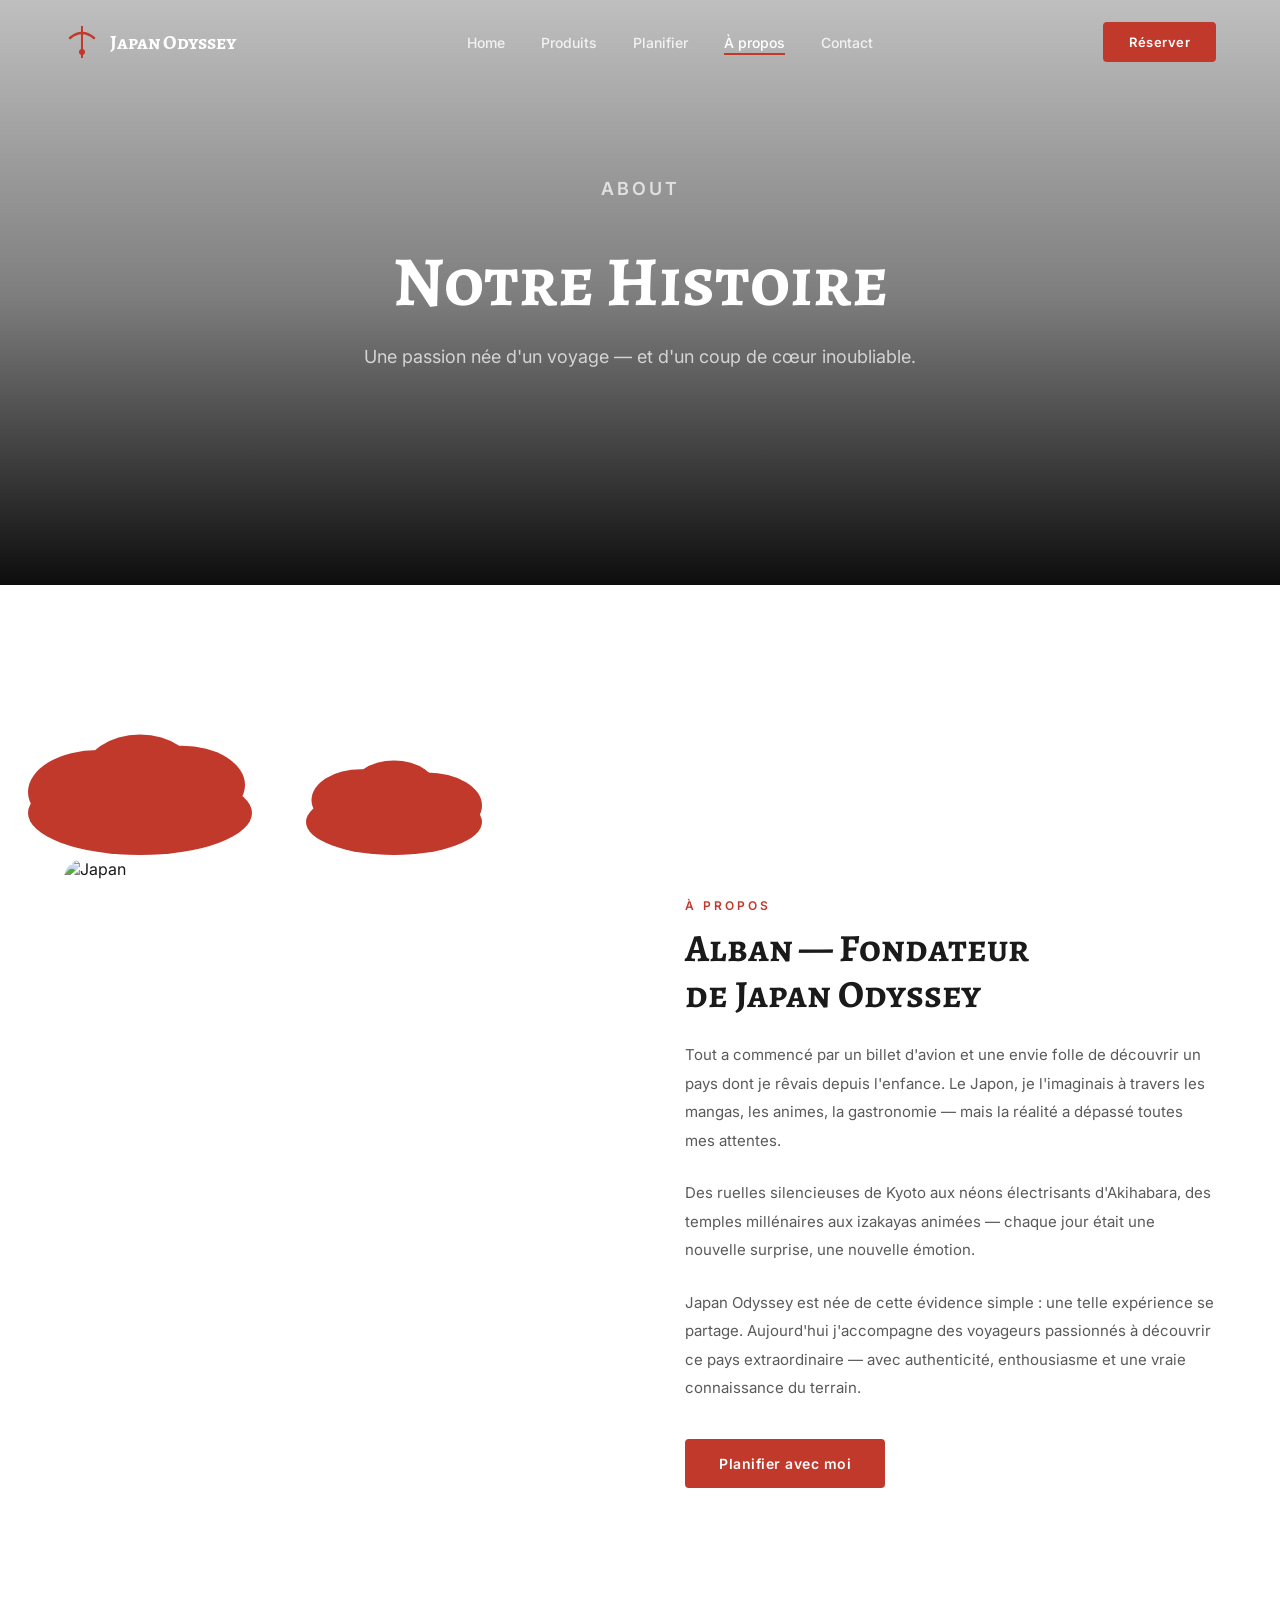
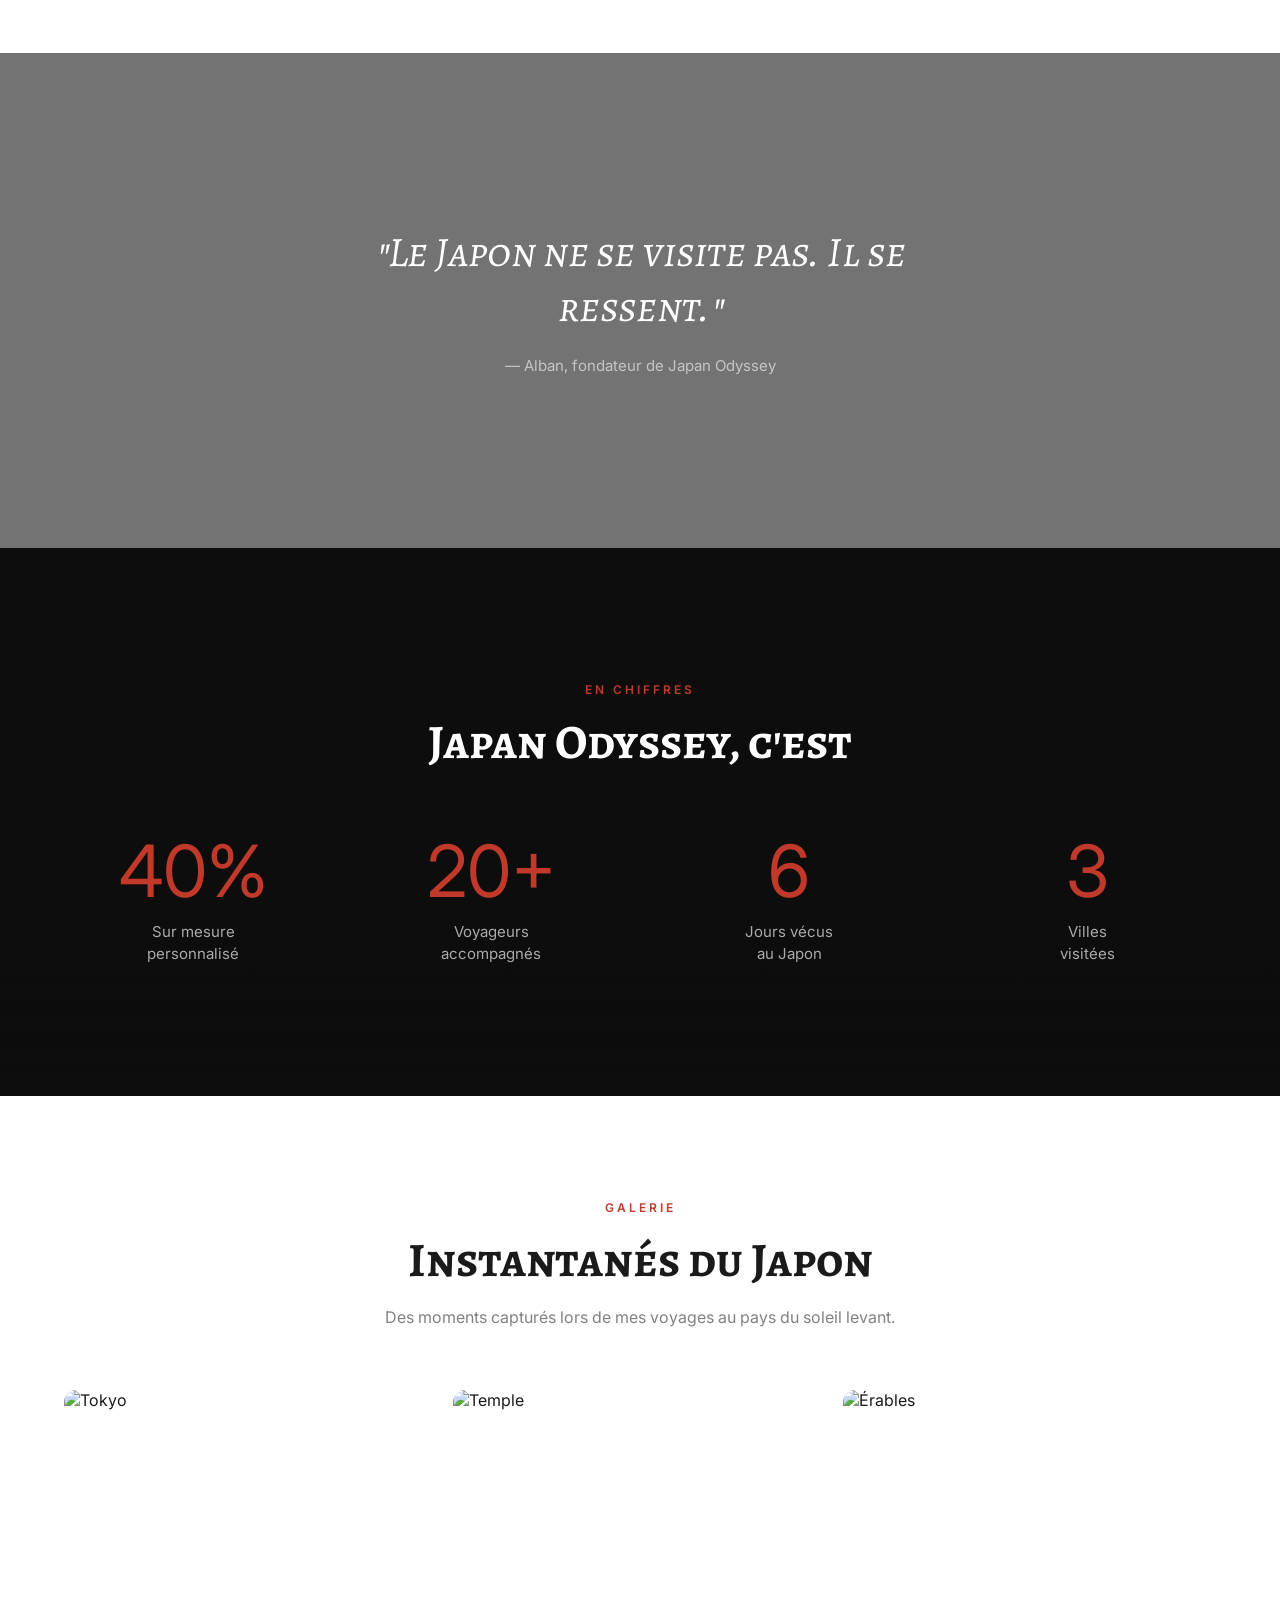
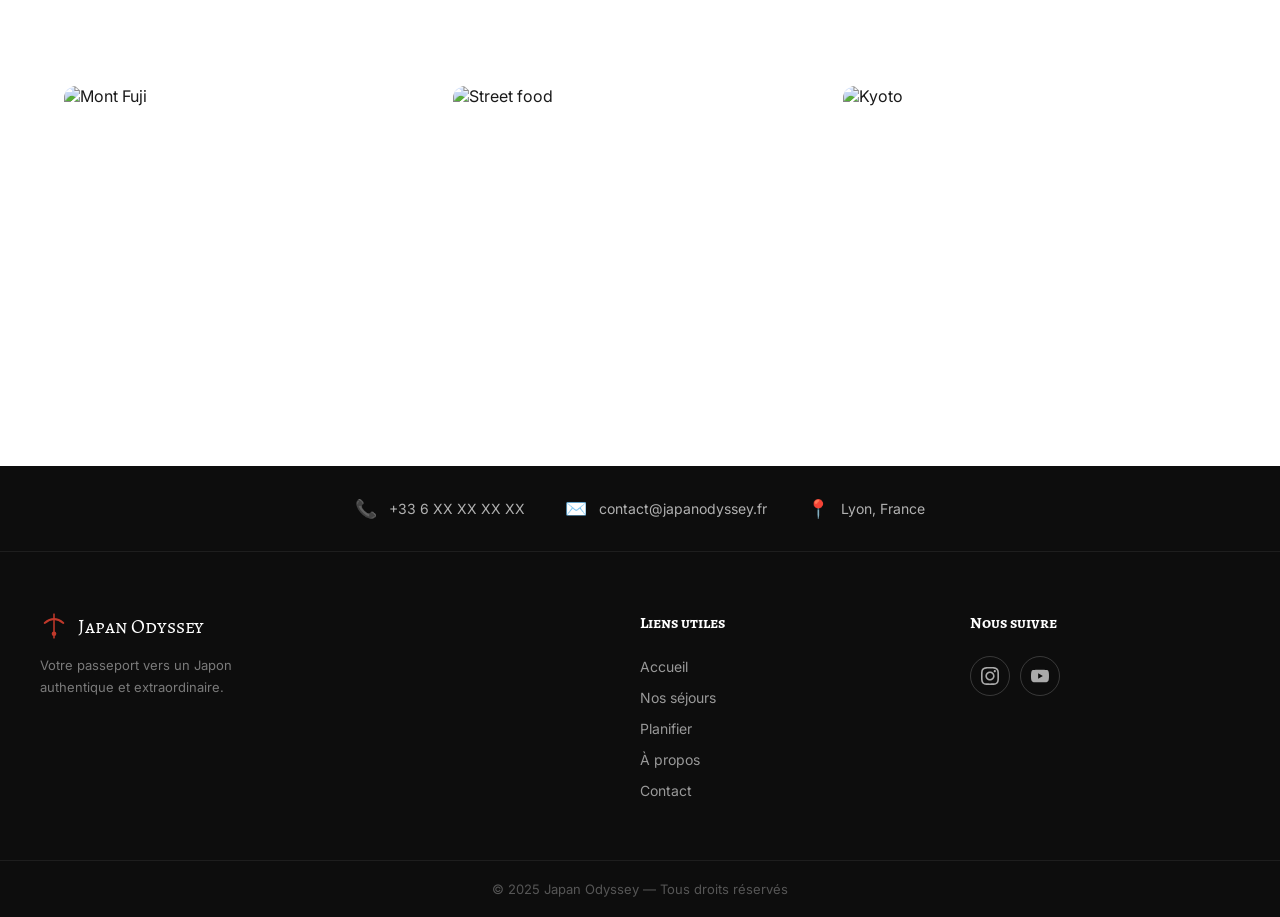
==== about.html @ 607345c3 "Add complete Japan Odyssey website — 5 pages with full brand system - index.html: hero, destinations" ====
<!DOCTYPE html>
<html lang="fr">
<head>
  <meta charset="UTF-8" />
  <meta name="viewport" content="width=device-width, initial-scale=1.0" />
  <title>Notre Histoire — Japan Odyssey</title>
  <link rel="stylesheet" href="css/style.css" />
  <link rel="stylesheet" href="css/animations.css" />
</head>
<body>

<!-- ── NAVBAR ── -->
<nav class="navbar" id="navbar">
  <div class="container navbar-inner">
    <a class="navbar-logo" href="index.html">
      <svg width="36" height="36" viewBox="0 0 36 36" fill="none">
        <rect x="17" y="2" width="2" height="32" fill="#C0392B"/>
        <path d="M6 14 Q18 4 30 14" stroke="#C0392B" stroke-width="2.5" fill="none" stroke-linecap="round"/>
        <circle cx="18" cy="28" r="3" fill="#C0392B"/>
      </svg>
      Japan Odyssey
    </a>
    <ul class="navbar-menu">
      <li><a href="index.html">Home</a></li>
      <li><a href="produits.html">Produits</a></li>
      <li><a href="planifier.html">Planifier</a></li>
      <li><a href="about.html">À propos</a></li>
      <li><a href="contact.html">Contact</a></li>
    </ul>
    <div class="navbar-cta"><a href="contact.html" class="btn btn-red">Réserver</a></div>
    <button class="hamburger" id="hamburger"><span></span><span></span><span></span></button>
  </div>
</nav>
<div class="mobile-menu" id="mobileMenu">
  <a href="index.html">Home</a><a href="produits.html">Produits</a>
  <a href="planifier.html">Planifier</a><a href="about.html">À propos</a>
  <a href="contact.html">Contact</a><a href="contact.html" class="btn btn-red">Réserver</a>
</div>

<!-- ── HERO ── -->
<section class="hero hero-small">
  <div class="hero-bg" style="background-image:url('https://images.unsplash.com/photo-1478436127897-769e1b3f0f36?w=1920&auto=format&fit=crop')"></div>
  <div class="hero-overlay"></div>
  <div class="container">
    <div class="hero-content fade-up">
      <p class="section-label" style="color:rgba(255,255,255,0.7)">About</p>
      <h1>Notre Histoire</h1>
      <p>Une passion née d'un voyage — et d'un coup de cœur inoubliable.</p>
    </div>
  </div>
</section>

<!-- ── MON HISTOIRE ── -->
<section class="histoire-about">
  <!-- Red cloud decorations -->
  <svg class="cloud-deco" style="top:60px;right:-40px;width:280px;" viewBox="0 0 200 100" fill="none">
    <ellipse cx="100" cy="70" rx="80" ry="30" fill="#C0392B"/>
    <ellipse cx="70" cy="55" rx="50" ry="30" fill="#C0392B"/>
    <ellipse cx="130" cy="50" rx="45" ry="28" fill="#C0392B"/>
    <ellipse cx="100" cy="42" rx="40" ry="28" fill="#C0392B"/>
  </svg>
  <svg class="cloud-deco" style="bottom:80px;left:-60px;width:220px;transform:scaleX(-1);" viewBox="0 0 200 100" fill="none">
    <ellipse cx="100" cy="70" rx="80" ry="30" fill="#C0392B"/>
    <ellipse cx="70" cy="55" rx="50" ry="30" fill="#C0392B"/>
    <ellipse cx="130" cy="50" rx="45" ry="28" fill="#C0392B"/>
    <ellipse cx="100" cy="42" rx="40" ry="28" fill="#C0392B"/>
  </svg>

  <div class="container">
    <div class="histoire-grid">

      <div class="fade-up">
        <img src="https://images.unsplash.com/photo-1528360983277-13d401cdc186?w=700&auto=format&fit=crop" alt="Japan" style="border-radius:20px;width:100%;aspect-ratio:4/5;object-fit:cover;" loading="lazy"/>
      </div>

      <div class="fade-up delay-2">
        <span class="section-label">À propos</span>
        <h2 style="font-size:clamp(28px,3vw,42px);color:var(--black);margin-bottom:24px;line-height:1.2;">Alban — Fondateur<br>de Japan Odyssey</h2>
        <p style="font-size:15px;line-height:1.9;color:rgba(26,26,26,0.72);margin-bottom:24px;">
          Tout a commencé par un billet d'avion et une envie folle de découvrir un pays dont je rêvais depuis l'enfance. Le Japon, je l'imaginais à travers les mangas, les animes, la gastronomie — mais la réalité a dépassé toutes mes attentes.
        </p>
        <p style="font-size:15px;line-height:1.9;color:rgba(26,26,26,0.72);margin-bottom:24px;">
          Des ruelles silencieuses de Kyoto aux néons électrisants d'Akihabara, des temples millénaires aux izakayas animées — chaque jour était une nouvelle surprise, une nouvelle émotion.
        </p>
        <p style="font-size:15px;line-height:1.9;color:rgba(26,26,26,0.72);margin-bottom:36px;">
          Japan Odyssey est née de cette évidence simple : une telle expérience se partage. Aujourd'hui j'accompagne des voyageurs passionnés à découvrir ce pays extraordinaire — avec authenticité, enthousiasme et une vraie connaissance du terrain.
        </p>
        <a href="contact.html" class="btn btn-red">Planifier avec moi</a>
      </div>

    </div>
  </div>
</section>

<!-- ── CITATION ── -->
<section class="citation-section">
  <div class="citation-bg" style="background-image:url('https://images.unsplash.com/photo-1493976040374-85c8e12f0c0e?w=1920&auto=format&fit=crop')"></div>
  <div class="citation-overlay"></div>
  <div class="citation-content fade-in">
    <blockquote>"Le Japon ne se visite pas. Il se ressent."</blockquote>
    <p class="citation-author">— Alban, fondateur de Japan Odyssey</p>
  </div>
</section>

<!-- ── CHIFFRES CLÉS ── -->
<section class="stats-section">
  <div class="container">
    <div style="text-align:center;margin-bottom:60px;" class="fade-up">
      <p class="section-label">En chiffres</p>
      <h2 class="section-title">Japan Odyssey, c'est</h2>
    </div>
    <div class="stats-grid">
      <div class="fade-up delay-1" style="text-align:center;">
        <div class="stat-num" data-target="100" data-suffix="%">100%</div>
        <div class="stat-label">Sur mesure<br>personnalisé</div>
      </div>
      <div class="fade-up delay-2" style="text-align:center;">
        <div class="stat-num" data-target="50" data-suffix="+">50+</div>
        <div class="stat-label">Voyageurs<br>accompagnés</div>
      </div>
      <div class="fade-up delay-3" style="text-align:center;">
        <div class="stat-num" data-target="15">15</div>
        <div class="stat-label">Jours vécus<br>au Japon</div>
      </div>
      <div class="fade-up delay-4" style="text-align:center;">
        <div class="stat-num" data-target="8">8</div>
        <div class="stat-label">Villes<br>visitées</div>
      </div>
    </div>
  </div>
</section>

<!-- ── GALERIE ── -->
<section class="galerie-section">
  <div class="container">
    <div style="text-align:center;margin-bottom:60px;" class="fade-up">
      <p class="section-label">Galerie</p>
      <h2 class="section-title dark">Instantanés du Japon</h2>
      <p class="section-subtitle dark">Des moments capturés lors de mes voyages au pays du soleil levant.</p>
    </div>
    <div class="galerie-grid">
      <div class="galerie-item fade-up delay-1">
        <img src="https://images.unsplash.com/photo-1540959733332-eab4deabeeaf?w=600&auto=format&fit=crop" alt="Tokyo" loading="lazy"/>
      </div>
      <div class="galerie-item fade-up delay-2">
        <img src="https://images.unsplash.com/photo-1478436127897-769e1b3f0f36?w=600&auto=format&fit=crop" alt="Temple" loading="lazy"/>
      </div>
      <div class="galerie-item fade-up delay-3">
        <img src="https://images.unsplash.com/photo-1580060839134-75a5edca2e99?w=600&auto=format&fit=crop" alt="Érables" loading="lazy"/>
      </div>
      <div class="galerie-item fade-up delay-1">
        <img src="https://images.unsplash.com/photo-1490806843957-31f4c9a91c65?w=600&auto=format&fit=crop" alt="Mont Fuji" loading="lazy"/>
      </div>
      <div class="galerie-item fade-up delay-2">
        <img src="https://images.unsplash.com/photo-1569050467447-ce54b3bbc37d?w=600&auto=format&fit=crop" alt="Street food" loading="lazy"/>
      </div>
      <div class="galerie-item fade-up delay-3">
        <img src="https://images.unsplash.com/photo-1528360983277-13d401cdc186?w=600&auto=format&fit=crop" alt="Kyoto" loading="lazy"/>
      </div>
    </div>
  </div>
</section>

<!-- ── FOOTER ── -->
<footer class="footer">
  <div class="footer-top">
    <div class="container footer-top-inner">
      <div class="footer-info-item"><span class="fi-icon">📞</span><span>+33 6 XX XX XX XX</span></div>
      <div class="footer-info-item"><span class="fi-icon">✉️</span><span>contact@japanodyssey.fr</span></div>
      <div class="footer-info-item"><span class="fi-icon">📍</span><span>Lyon, France</span></div>
    </div>
  </div>
  <div class="container footer-main">
    <div class="footer-col">
      <div class="footer-logo-wrap">
        <svg width="28" height="28" viewBox="0 0 36 36" fill="none"><rect x="17" y="2" width="2" height="32" fill="#C0392B"/><path d="M6 14 Q18 4 30 14" stroke="#C0392B" stroke-width="2.5" fill="none" stroke-linecap="round"/><circle cx="18" cy="28" r="3" fill="#C0392B"/></svg>
        <span class="footer-logo-text">Japan Odyssey</span>
      </div>
      <p class="footer-tagline">Votre passeport vers un Japon authentique et extraordinaire.</p>
    </div>
    <div class="footer-col">
      <h4>Liens utiles</h4>
      <ul class="footer-links">
        <li><a href="index.html">Accueil</a></li>
        <li><a href="produits.html">Nos séjours</a></li>
        <li><a href="planifier.html">Planifier</a></li>
        <li><a href="about.html">À propos</a></li>
        <li><a href="contact.html">Contact</a></li>
      </ul>
    </div>
    <div class="footer-col">
      <h4>Nous suivre</h4>
      <div class="footer-social">
        <a class="social-link" href="#" aria-label="Instagram"><svg width="18" height="18" viewBox="0 0 24 24" fill="currentColor"><path d="M12 2.163c3.204 0 3.584.012 4.85.07 3.252.148 4.771 1.691 4.919 4.919.058 1.265.069 1.645.069 4.849 0 3.205-.012 3.584-.069 4.849-.149 3.225-1.664 4.771-4.919 4.919-1.266.058-1.644.07-4.85.07-3.204 0-3.584-.012-4.849-.07-3.26-.149-4.771-1.699-4.919-4.92-.058-1.265-.07-1.644-.07-4.849 0-3.204.013-3.583.07-4.849.149-3.227 1.664-4.771 4.919-4.919 1.266-.057 1.645-.069 4.849-.069zm0-2.163c-3.259 0-3.667.014-4.947.072-4.358.2-6.78 2.618-6.98 6.98-.059 1.281-.073 1.689-.073 4.948 0 3.259.014 3.668.072 4.948.2 4.358 2.618 6.78 6.98 6.98 1.281.058 1.689.072 4.948.072 3.259 0 3.668-.014 4.948-.072 4.354-.2 6.782-2.618 6.979-6.98.059-1.28.073-1.689.073-4.948 0-3.259-.014-3.667-.072-4.947-.196-4.354-2.617-6.78-6.979-6.98-1.281-.059-1.69-.073-4.949-.073zm0 5.838c-3.403 0-6.162 2.759-6.162 6.162s2.759 6.163 6.162 6.163 6.162-2.759 6.162-6.163c0-3.403-2.759-6.162-6.162-6.162zm0 10.162c-2.209 0-4-1.79-4-4 0-2.209 1.791-4 4-4s4 1.791 4 4c0 2.21-1.791 4-4 4zm6.406-11.845c-.796 0-1.441.645-1.441 1.44s.645 1.44 1.441 1.44c.795 0 1.439-.645 1.439-1.44s-.644-1.44-1.439-1.44z"/></svg></a>
        <a class="social-link" href="#" aria-label="YouTube"><svg width="18" height="18" viewBox="0 0 24 24" fill="currentColor"><path d="M23.498 6.186a3.016 3.016 0 0 0-2.122-2.136C19.505 3.545 12 3.545 12 3.545s-7.505 0-9.377.505A3.017 3.017 0 0 0 .502 6.186C0 8.07 0 12 0 12s0 3.93.502 5.814a3.016 3.016 0 0 0 2.122 2.136c1.871.505 9.376.505 9.376.505s7.505 0 9.377-.505a3.015 3.015 0 0 0 2.122-2.136C24 15.93 24 12 24 12s0-3.93-.502-5.814zM9.545 15.568V8.432L15.818 12l-6.273 3.568z"/></svg></a>
      </div>
    </div>
  </div>
  <div class="footer-bottom"><div class="container">© 2025 Japan Odyssey — Tous droits réservés</div></div>
</footer>

<script src="js/main.js"></script>
</body>
</html>
---- css/style.css ----
/* ========================================
   JAPAN ODYSSEY — Global Styles
   ======================================== */

@import url('https://fonts.googleapis.com/css2?family=Alegreya+SC:ital,wght@0,400;0,700;1,400;1,700&family=Inter:wght@300;400;500;600&display=swap');

*, *::before, *::after { box-sizing: border-box; margin: 0; padding: 0; }

:root {
  --white: #FFFFFF;
  --black: #1A1A1A;
  --red: #C0392B;
  --dark: #0D0D0D;
  --font-title: 'Alegreya SC', serif;
  --font-body: 'Inter', sans-serif;
  --radius: 20px;
  --transition: 0.3s ease;
}

html { scroll-behavior: smooth; }
body { font-family: var(--font-body); color: var(--black); background: var(--white); overflow-x: hidden; }
img { max-width: 100%; display: block; }
a { text-decoration: none; color: inherit; }
ul { list-style: none; }

h1, h2, h3 { font-family: var(--font-title); }

.section-label {
  display: inline-block;
  font-family: var(--font-body);
  font-size: 12px;
  font-weight: 600;
  letter-spacing: 3px;
  text-transform: uppercase;
  color: var(--red);
  margin-bottom: 12px;
}

/* ── Buttons ── */
.btn {
  display: inline-block;
  padding: 14px 32px;
  border-radius: 4px;
  font-family: var(--font-body);
  font-size: 14px;
  font-weight: 600;
  letter-spacing: 0.5px;
  cursor: pointer;
  transition: var(--transition);
  border: 2px solid transparent;
}
.btn-red { background: var(--red); color: var(--white); border-color: var(--red); }
.btn-red:hover { background: #a93226; border-color: #a93226; transform: translateY(-2px); }
.btn-outline-white { background: transparent; color: var(--white); border-color: var(--white); }
.btn-outline-white:hover { background: var(--white); color: var(--black); }
.btn-outline-red { background: transparent; color: var(--red); border-color: var(--red); }
.btn-outline-red:hover { background: var(--red); color: var(--white); }
.btn-white { background: var(--white); color: var(--black); border-color: var(--white); }
.btn-white:hover { background: transparent; color: var(--white); }

.container { max-width: 1200px; margin: 0 auto; padding: 0 24px; }
.section-pad { padding: 100px 0; }

/* ── Section transition gradients ── */
.grad-top::before {
  content: '';
  display: block;
  height: 140px;
  background: linear-gradient(to bottom, var(--dark), transparent);
  position: absolute;
  top: 0; left: 0; right: 0;
  pointer-events: none;
  z-index: 2;
}
.grad-bottom::after {
  content: '';
  display: block;
  height: 140px;
  background: linear-gradient(to top, var(--dark), transparent);
  position: absolute;
  bottom: 0; left: 0; right: 0;
  pointer-events: none;
  z-index: 2;
}

/* ==============================
   NAVBAR
   ============================== */
.navbar {
  position: fixed;
  top: 0; left: 0; right: 0;
  z-index: 1000;
  padding: 22px 0;
  transition: var(--transition);
}
.navbar.scrolled {
  background: rgba(13,13,13,0.88);
  backdrop-filter: blur(20px);
  -webkit-backdrop-filter: blur(20px);
  padding: 14px 0;
  border-bottom: 1px solid rgba(255,255,255,0.07);
}
.navbar-inner { display: flex; align-items: center; justify-content: space-between; }
.navbar-logo {
  display: flex;
  align-items: center;
  gap: 10px;
  color: var(--white);
  font-family: var(--font-title);
  font-size: 20px;
  font-weight: 700;
  flex-shrink: 0;
}
.navbar-menu { display: flex; gap: 36px; align-items: center; }
.navbar-menu a {
  color: rgba(255,255,255,0.82);
  font-size: 14px;
  font-weight: 500;
  transition: var(--transition);
  position: relative;
}
.navbar-menu a::after {
  content: '';
  position: absolute;
  bottom: -4px; left: 0;
  width: 0; height: 2px;
  background: var(--red);
  transition: var(--transition);
}
.navbar-menu a:hover, .navbar-menu a.active { color: var(--white); }
.navbar-menu a:hover::after, .navbar-menu a.active::after { width: 100%; }
.navbar-cta { flex-shrink: 0; }
.navbar-cta .btn { padding: 10px 24px; font-size: 13px; }

.hamburger { display: none; flex-direction: column; gap: 5px; cursor: pointer; padding: 4px; background: none; border: none; }
.hamburger span { display: block; width: 24px; height: 2px; background: var(--white); transition: var(--transition); }
.hamburger.open span:nth-child(1) { transform: translateY(7px) rotate(45deg); }
.hamburger.open span:nth-child(2) { opacity: 0; }
.hamburger.open span:nth-child(3) { transform: translateY(-7px) rotate(-45deg); }

.mobile-menu {
  display: none;
  position: fixed;
  top: 0; left: 0; right: 0; bottom: 0;
  background: rgba(13,13,13,0.97);
  backdrop-filter: blur(20px);
  z-index: 999;
  flex-direction: column;
  align-items: center;
  justify-content: center;
  gap: 32px;
}
.mobile-menu.open { display: flex; }
.mobile-menu a { color: var(--white); font-family: var(--font-title); font-size: 28px; transition: var(--transition); }
.mobile-menu a:hover { color: var(--red); }
.mobile-menu .btn { margin-top: 12px; }

/* ==============================
   HERO
   ============================== */
.hero {
  position: relative;
  height: 100vh;
  min-height: 600px;
  display: flex;
  align-items: center;
  overflow: hidden;
}
.hero-bg {
  position: absolute;
  inset: 0;
  background-size: cover;
  background-position: center;
}
.hero-overlay {
  position: absolute;
  inset: 0;
  background: linear-gradient(to bottom, rgba(0,0,0,0.25) 0%, rgba(0,0,0,0.5) 50%, rgba(13,13,13,1) 100%);
}
.hero-content { position: relative; z-index: 2; max-width: 760px; }
.hero-content h1 { font-size: clamp(36px, 5.5vw, 72px); color: var(--white); line-height: 1.08; margin-bottom: 22px; }
.hero-content p { font-size: 18px; color: rgba(255,255,255,0.72); margin-bottom: 40px; line-height: 1.65; }

.hero-small { height: 65vh; min-height: 400px; }
.hero-small .hero-content { text-align: center; margin: 0 auto; }

/* ==============================
   DESTINATIONS
   ============================== */
.destinations-section {
  background: var(--dark);
  padding: 130px 0;
  position: relative;
  overflow: hidden;
}
.destinations-section::before {
  content: '';
  position: absolute;
  top: 0; left: 0; right: 0; height: 140px;
  background: linear-gradient(to bottom, var(--dark), transparent);
  pointer-events: none; z-index: 1;
}
.destinations-section::after {
  content: '';
  position: absolute;
  bottom: 0; left: 0; right: 0; height: 140px;
  background: linear-gradient(to top, var(--dark), transparent);
  pointer-events: none; z-index: 1;
}
.section-title { font-size: clamp(28px, 4vw, 48px); color: var(--white); margin-bottom: 12px; }
.section-title.dark { color: var(--black); }
.section-subtitle { font-size: 16px; color: rgba(255,255,255,0.55); margin-bottom: 60px; line-height: 1.6; }
.section-subtitle.dark { color: rgba(26,26,26,0.55); }

.carousel-wrapper { overflow: hidden; position: relative; }
.carousel-track { display: flex; gap: 24px; transition: transform 0.5s cubic-bezier(0.25,0.46,0.45,0.94); }
.carousel-arrows { display: flex; gap: 12px; margin-top: 40px; }
.carousel-arrow {
  width: 48px; height: 48px;
  border-radius: 50%;
  border: 2px solid rgba(255,255,255,0.25);
  background: transparent;
  color: var(--white);
  font-size: 18px;
  cursor: pointer;
  display: flex;
  align-items: center;
  justify-content: center;
  transition: var(--transition);
}
.carousel-arrow:hover { border-color: var(--red); background: var(--red); }

.dest-card {
  flex: 0 0 calc(33.333% - 16px);
  border-radius: var(--radius);
  overflow: hidden;
  position: relative;
  aspect-ratio: 3/4;
  cursor: pointer;
  transition: transform var(--transition);
}
.dest-card:hover { transform: translateY(-8px); }
.dest-card img { width: 100%; height: 100%; object-fit: cover; transition: transform 0.6s ease; }
.dest-card:hover img { transform: scale(1.06); }
.dest-card-overlay {
  position: absolute; inset: 0;
  background: linear-gradient(to top, rgba(0,0,0,0.88) 0%, rgba(0,0,0,0) 55%);
}
.dest-card-content { position: absolute; bottom: 0; left: 0; right: 0; padding: 28px; }
.dest-card-content h3 { font-size: 26px; color: var(--white); margin-bottom: 8px; }
.dest-card-content p { font-size: 13px; color: rgba(255,255,255,0.7); margin-bottom: 16px; line-height: 1.5; }
.dest-card-content a { color: var(--red); font-size: 13px; font-weight: 600; transition: var(--transition); }
.dest-card-content a:hover { color: var(--white); }

/* ==============================
   PICTOGRAMS
   ============================== */
.picto-section { position: relative; overflow: hidden; }
.picto-bg { position: absolute; inset: 0; background-size: cover; background-position: center; }
.picto-overlay { position: absolute; inset: 0; background: rgba(192,57,43,0.65); }
.picto-content { position: relative; z-index: 2; padding: 100px 0; }
.picto-grid { display: grid; grid-template-columns: repeat(4, 1fr); }
.picto-block {
  padding: 52px 28px;
  text-align: center;
  cursor: pointer;
  transition: var(--transition);
  border-right: 1px solid rgba(255,255,255,0.18);
  position: relative;
  overflow: hidden;
}
.picto-block:last-child { border-right: none; }
.picto-block::before { content: ''; position: absolute; inset: 0; background: rgba(0,0,0,0); transition: var(--transition); }
.picto-block:hover::before { background: rgba(0,0,0,0.18); }
.picto-block:hover { transform: translateY(-5px); }
.picto-icon { font-size: 52px; margin-bottom: 22px; display: block; }
.picto-block h3 { font-size: 20px; color: var(--white); margin-bottom: 12px; }
.picto-block p { font-size: 13px; color: rgba(255,255,255,0.82); line-height: 1.65; margin-bottom: 18px; }
.picto-block a { color: var(--white); font-size: 13px; font-weight: 600; border-bottom: 1px solid rgba(255,255,255,0.5); padding-bottom: 2px; transition: var(--transition); }
.picto-block a:hover { border-color: var(--white); }

/* ==============================
   NOTRE HISTOIRE
   ============================== */
.histoire-section { background: var(--white); padding: 130px 0; position: relative; overflow: hidden; }
.histoire-grid { display: grid; grid-template-columns: 1fr 1fr; gap: 90px; align-items: center; }
.histoire-left h2 { font-size: clamp(28px, 3vw, 42px); color: var(--black); margin-bottom: 22px; line-height: 1.2; }
.histoire-left p { font-size: 15px; line-height: 1.85; color: rgba(26,26,26,0.7); margin-bottom: 32px; }
.histoire-right { position: relative; }
.histoire-right img { width: 100%; border-radius: var(--radius); object-fit: cover; aspect-ratio: 4/5; }
.badge-wrapper { position: absolute; bottom: -28px; right: -28px; width: 120px; height: 120px; }
.badge-circle { width: 120px; height: 120px; position: relative; animation: rotateBadge 12s linear infinite; }
.badge-inner { position: absolute; inset: 10px; background: var(--red); border-radius: 50%; display: flex; align-items: center; justify-content: center; font-size: 24px; }
.badge-svg { position: absolute; inset: 0; width: 100%; height: 100%; }
@keyframes rotateBadge { from { transform: rotate(0deg); } to { transform: rotate(360deg); } }

.waves-deco { position: absolute; bottom: 0; left: 0; right: 0; height: 80px; opacity: 0.12; pointer-events: none; }

/* ==============================
   AVIS CLIENTS
   ============================== */
.avis-section {
  background: var(--dark);
  padding: 140px 0;
  position: relative;
  overflow: hidden;
}
.avis-section::before {
  content: '';
  position: absolute;
  top: 0; left: 0; right: 0; height: 140px;
  background: linear-gradient(to bottom, var(--dark), transparent);
  pointer-events: none; z-index: 1;
}
.avis-section::after {
  content: '';
  position: absolute;
  bottom: 0; left: 0; right: 0; height: 140px;
  background: linear-gradient(to top, var(--dark), transparent);
  pointer-events: none; z-index: 1;
}
.avis-carousel-wrapper { overflow: hidden; position: relative; }
.avis-track { display: flex; gap: 24px; transition: transform 0.5s ease; }
.avis-card {
  flex: 0 0 calc(33.333% - 16px);
  background: rgba(255,255,255,0.04);
  border: 1px solid rgba(255,255,255,0.08);
  border-radius: var(--radius);
  padding: 44px;
  position: relative;
  overflow: hidden;
}
.avis-quote-bg {
  position: absolute;
  top: -10px; left: 20px;
  font-size: 150px;
  color: rgba(255,255,255,0.05);
  line-height: 1;
  pointer-events: none;
  user-select: none;
  font-family: Georgia, serif;
}
.avis-stars { display: flex; gap: 4px; margin-bottom: 22px; }
.avis-stars span { color: var(--red); font-size: 16px; }
.avis-text { font-size: 15px; color: rgba(255,255,255,0.82); line-height: 1.75; margin-bottom: 30px; position: relative; z-index: 1; }
.avis-author { display: flex; align-items: center; gap: 14px; }
.avis-avatar { width: 48px; height: 48px; border-radius: 50%; object-fit: cover; border: 2px solid var(--red); }
.avis-name { font-weight: 600; color: var(--white); font-size: 14px; }
.avis-sub { font-size: 12px; color: rgba(255,255,255,0.45); }
.avis-arrows { display: flex; gap: 12px; margin-top: 40px; justify-content: center; }

/* ==============================
   GUIDE
   ============================== */
.guide-section { background: var(--dark); padding: 100px 0; }
.guide-grid { display: grid; grid-template-columns: 1fr 1fr; gap: 80px; align-items: center; }
.guide-left h2 { font-size: clamp(28px, 3vw, 44px); color: var(--white); margin-bottom: 20px; }
.guide-left p { font-size: 15px; color: rgba(255,255,255,0.62); line-height: 1.8; margin-bottom: 32px; }
.guide-btns { display: flex; gap: 16px; flex-wrap: wrap; }
.guide-right { display: flex; align-items: center; justify-content: center; }
.book-mockup {
  width: 220px; height: 300px;
  transform: rotate(-8deg);
  filter: drop-shadow(-16px 20px 40px rgba(192,57,43,0.45));
  transition: var(--transition);
}
.book-mockup:hover { transform: rotate(-4deg) translateY(-8px); }
.book-cover {
  width: 100%; height: 100%;
  background: linear-gradient(135deg, #1a0a08 0%, #3d0f0f 45%, #c0392b 100%);
  border-radius: 4px 12px 12px 4px;
  display: flex;
  flex-direction: column;
  align-items: center;
  justify-content: center;
  padding: 24px;
  position: relative;
}
.book-cover::before {
  content: '';
  position: absolute;
  top: 0; left: 0;
  width: 10px; height: 100%;
  background: rgba(0,0,0,0.45);
  border-radius: 4px 0 0 4px;
}
.book-cover-icon { font-size: 44px; margin-bottom: 18px; }
.book-cover-title { font-family: var(--font-title); color: var(--white); font-size: 17px; text-align: center; margin-bottom: 8px; }
.book-cover-sub { font-size: 10px; color: rgba(255,255,255,0.55); text-align: center; letter-spacing: 2px; text-transform: uppercase; }

/* ==============================
   FOOTER
   ============================== */
.footer { background: var(--dark); }
.footer-top {
  padding: 32px 0;
  border-bottom: 1px solid rgba(255,255,255,0.07);
}
.footer-top-inner {
  display: flex;
  gap: 40px;
  flex-wrap: wrap;
  justify-content: center;
}
.footer-info-item { display: flex; align-items: center; gap: 12px; color: rgba(255,255,255,0.68); font-size: 14px; }
.footer-info-item .fi-icon { color: var(--red); font-size: 18px; }
.footer-main {
  padding: 60px 0;
  display: grid;
  grid-template-columns: 2fr 1fr 1fr;
  gap: 60px;
}
.footer-col h4 { font-family: var(--font-title); color: var(--white); font-size: 16px; margin-bottom: 22px; }
.footer-logo-wrap { display: flex; align-items: center; gap: 10px; margin-bottom: 14px; }
.footer-logo-text { font-family: var(--font-title); color: var(--white); font-size: 20px; }
.footer-tagline { font-size: 13px; color: rgba(255,255,255,0.45); line-height: 1.7; max-width: 240px; }
.footer-links { display: flex; flex-direction: column; gap: 11px; }
.footer-links a { color: rgba(255,255,255,0.58); font-size: 14px; transition: var(--transition); }
.footer-links a:hover { color: var(--red); padding-left: 5px; }
.footer-social { display: flex; gap: 10px; flex-wrap: wrap; }
.social-link {
  width: 40px; height: 40px;
  border-radius: 50%;
  border: 1px solid rgba(255,255,255,0.18);
  display: flex; align-items: center; justify-content: center;
  color: rgba(255,255,255,0.65);
  font-size: 17px;
  transition: var(--transition);
}
.social-link:hover { background: var(--red); border-color: var(--red); color: var(--white); }
.footer-bottom {
  padding: 20px 0;
  border-top: 1px solid rgba(255,255,255,0.07);
  text-align: center;
  font-size: 13px;
  color: rgba(255,255,255,0.3);
}

/* ==============================
   PRODUITS PAGE
   ============================== */
.filters-section { padding: 60px 0 20px; background: var(--white); }
.filters-wrap { display: flex; gap: 12px; flex-wrap: wrap; }
.filter-btn {
  padding: 10px 26px;
  border-radius: 30px;
  border: 2px solid rgba(26,26,26,0.14);
  background: transparent;
  color: var(--black);
  font-family: var(--font-body);
  font-size: 14px;
  font-weight: 500;
  cursor: pointer;
  transition: var(--transition);
}
.filter-btn:hover, .filter-btn.active { background: var(--red); color: var(--white); border-color: var(--red); }
.produits-grid-section { padding: 40px 0 100px; background: var(--white); }
.produits-grid { display: grid; grid-template-columns: repeat(3,1fr); gap: 28px; }
.produit-card { border-radius: var(--radius); overflow: hidden; border: 1px solid rgba(26,26,26,0.07); transition: var(--transition); background: var(--white); }
.produit-card:hover { transform: translateY(-8px); box-shadow: 0 24px 60px rgba(0,0,0,0.11); }
.produit-card.hidden { display: none; }
.produit-card-img { position: relative; aspect-ratio: 16/10; overflow: hidden; }
.produit-card-img img { width: 100%; height: 100%; object-fit: cover; transition: transform 0.6s ease; }
.produit-card:hover .produit-card-img img { transform: scale(1.06); }
.produit-badge {
  position: absolute; top: 16px; left: 16px;
  background: var(--red); color: var(--white);
  font-size: 11px; font-weight: 600; letter-spacing: 1px;
  text-transform: uppercase;
  padding: 4px 12px; border-radius: 20px;
}
.produit-card-body { padding: 26px; }
.produit-card-body h3 { font-size: 20px; color: var(--black); margin-bottom: 12px; }
.produit-meta { display: flex; gap: 16px; margin-bottom: 16px; font-size: 13px; color: rgba(26,26,26,0.55); }
.produit-price { font-family: var(--font-title); font-size: 22px; color: var(--red); margin-bottom: 20px; }
.produit-price small { font-family: var(--font-body); font-size: 12px; color: rgba(26,26,26,0.45); font-weight: 400; }
.bandeau-mesure { background: var(--red); padding: 70px 0; text-align: center; }
.bandeau-mesure h2 { font-size: clamp(22px, 3vw, 36px); color: var(--white); margin-bottom: 28px; }

/* ==============================
   PLANIFIER PAGE
   ============================== */
.planifier-section { padding: 80px 0 120px; background: var(--white); }
.progress-bar-wrap { margin-bottom: 60px; }
.progress-steps { display: flex; justify-content: space-between; position: relative; margin-bottom: 16px; }
.progress-steps::before {
  content: ''; position: absolute;
  top: 20px; left: 0; right: 0; height: 2px;
  background: rgba(26,26,26,0.1); z-index: 0;
}
.progress-line {
  position: absolute;
  top: 20px; left: 0; height: 2px;
  background: var(--red);
  transition: width 0.4s ease; z-index: 1;
}
.step-dot { display: flex; flex-direction: column; align-items: center; gap: 10px; position: relative; z-index: 2; }
.step-num {
  width: 40px; height: 40px; border-radius: 50%;
  border: 2px solid rgba(26,26,26,0.14);
  background: var(--white);
  display: flex; align-items: center; justify-content: center;
  font-size: 14px; font-weight: 600; color: rgba(26,26,26,0.4);
  transition: var(--transition);
}
.step-dot.active .step-num, .step-dot.done .step-num { background: var(--red); border-color: var(--red); color: var(--white); }
.step-label { font-size: 12px; color: rgba(26,26,26,0.45); white-space: nowrap; }
.step-dot.active .step-label { color: var(--red); font-weight: 600; }

.plan-step { display: none; }
.plan-step.active { display: block; }
.plan-step > h2 { font-size: 32px; color: var(--black); margin-bottom: 8px; }
.plan-step > p { color: rgba(26,26,26,0.55); margin-bottom: 40px; }
.choices-grid { display: grid; grid-template-columns: repeat(auto-fill, minmax(180px,1fr)); gap: 16px; margin-bottom: 40px; }
.choice-card {
  border: 2px solid rgba(26,26,26,0.1);
  border-radius: 12px; padding: 26px 16px;
  text-align: center; cursor: pointer;
  transition: var(--transition); position: relative;
}
.choice-card:hover { border-color: var(--red); }
.choice-card.selected { border-color: var(--red); background: rgba(192,57,43,0.04); }
.choice-card.selected::after { content: '✓'; position: absolute; top: 8px; right: 12px; color: var(--red); font-weight: 700; }
.choice-icon { font-size: 38px; margin-bottom: 12px; }
.choice-label { font-weight: 600; font-size: 14px; color: var(--black); }
.choice-sub { font-size: 12px; color: rgba(26,26,26,0.45); margin-top: 4px; }
.plan-nav { display: flex; justify-content: space-between; align-items: center; margin-top: 20px; }

.plan-result { display: none; }
.plan-result.active { display: block; text-align: center; }
.plan-result-card { background: var(--dark); border-radius: var(--radius); padding: 60px; max-width: 620px; margin: 0 auto 40px; color: var(--white); }
.plan-result-card h2 { font-size: 32px; color: var(--white); margin-bottom: 16px; }
.plan-result-card p { color: rgba(255,255,255,0.68); line-height: 1.75; margin-bottom: 24px; }
.plan-tags { display: flex; gap: 10px; flex-wrap: wrap; justify-content: center; margin-bottom: 28px; }
.plan-tag { background: rgba(192,57,43,0.18); border: 1px solid var(--red); color: var(--red); padding: 6px 18px; border-radius: 20px; font-size: 13px; }
.plan-price { font-family: var(--font-title); font-size: 52px; color: var(--red); }

/* ==============================
   ABOUT PAGE
   ============================== */
.histoire-about { padding: 130px 0; background: var(--white); position: relative; overflow: hidden; }
.citation-section {
  position: relative; min-height: 55vh;
  display: flex; align-items: center; justify-content: center;
  text-align: center; overflow: hidden;
}
.citation-bg { position: absolute; inset: 0; background-size: cover; background-position: center; }
.citation-overlay { position: absolute; inset: 0; background: rgba(0,0,0,0.55); }
.citation-content { position: relative; z-index: 2; max-width: 700px; padding: 80px 24px; }
.citation-content blockquote { font-family: var(--font-title); font-style: italic; font-size: clamp(24px, 4vw, 42px); color: var(--white); line-height: 1.3; margin-bottom: 22px; }
.citation-author { color: rgba(255,255,255,0.58); font-size: 15px; }

.stats-section {
  background: var(--dark); padding: 130px 0; position: relative;
}
.stats-section::before {
  content: ''; position: absolute;
  top: 0; left: 0; right: 0; height: 140px;
  background: linear-gradient(to bottom, var(--dark), transparent); pointer-events: none;
}
.stats-section::after {
  content: ''; position: absolute;
  bottom: 0; left: 0; right: 0; height: 140px;
  background: linear-gradient(to top, var(--dark), transparent); pointer-events: none;
}
.stats-grid { display: grid; grid-template-columns: repeat(4,1fr); gap: 40px; text-align: center; }
.stat-num { font-size: clamp(48px, 6vw, 72px); color: var(--red); line-height: 1; margin-bottom: 14px; }
.stat-label { color: rgba(255,255,255,0.65); font-size: 15px; line-height: 1.5; }

.galerie-section { padding: 100px 0; background: var(--white); }
.galerie-grid { display: grid; grid-template-columns: repeat(3,1fr); gap: 16px; }
.galerie-item { border-radius: 12px; overflow: hidden; aspect-ratio: 4/3; transition: var(--transition); }
.galerie-item:hover { transform: translateY(-6px); box-shadow: 0 20px 50px rgba(0,0,0,0.14); }
.galerie-item img { width: 100%; height: 100%; object-fit: cover; transition: transform 0.6s ease; }
.galerie-item:hover img { transform: scale(1.05); }

/* ==============================
   CONTACT PAGE
   ============================== */
.contact-section { padding: 100px 0; background: var(--white); }
.contact-grid { display: grid; grid-template-columns: 1fr 1.6fr; gap: 60px; align-items: start; }
.contact-card { background: var(--red); border-radius: 12px; padding: 48px 40px; color: var(--white); position: sticky; top: 100px; }
.contact-card h2 { font-size: 28px; margin-bottom: 32px; }
.contact-info-items { display: flex; flex-direction: column; gap: 24px; margin-bottom: 40px; }
.contact-info-item { display: flex; align-items: flex-start; gap: 16px; }
.contact-info-item .ci-icon { font-size: 20px; margin-top: 2px; flex-shrink: 0; }
.contact-info-item strong { display: block; font-size: 13px; font-weight: 600; margin-bottom: 3px; opacity: 0.85; }
.contact-info-item span { font-size: 14px; opacity: 0.9; }
.form-row { display: grid; grid-template-columns: 1fr 1fr; gap: 20px; margin-bottom: 0; }
.form-group { margin-bottom: 20px; }
.form-group label { display: block; font-size: 13px; font-weight: 600; color: var(--black); margin-bottom: 8px; }
.form-group input, .form-group select, .form-group textarea {
  width: 100%; padding: 14px 16px;
  border: 1.5px solid rgba(26,26,26,0.14);
  border-radius: 8px; font-family: var(--font-body);
  font-size: 14px; color: var(--black); background: var(--white);
  transition: var(--transition); outline: none;
  appearance: none;
}
.form-group input:focus, .form-group select:focus, .form-group textarea:focus { border-color: var(--red); }
.form-group textarea { resize: vertical; min-height: 140px; }

/* ==============================
   RESPONSIVE
   ============================== */
@media (max-width: 1024px) {
  .histoire-grid, .guide-grid, .histoire-about .histoire-grid { grid-template-columns: 1fr; gap: 48px; }
  .footer-main { grid-template-columns: 1fr 1fr; gap: 40px; }
  .stats-grid { grid-template-columns: repeat(2,1fr); gap: 48px; }
  .dest-card { flex: 0 0 calc(50% - 12px); }
  .avis-card { flex: 0 0 calc(50% - 12px); }
  .contact-grid { grid-template-columns: 1fr; }
}
@media (max-width: 768px) {
  .section-pad { padding: 64px 0; }
  .navbar-menu, .navbar-cta { display: none; }
  .hamburger { display: flex; }
  .picto-grid { grid-template-columns: repeat(2,1fr); }
  .produits-grid { grid-template-columns: repeat(2,1fr); }
  .galerie-grid { grid-template-columns: 1fr 1fr; }
  .dest-card { flex: 0 0 82%; }
  .avis-card { flex: 0 0 88%; }
  .form-row { grid-template-columns: 1fr; }
  .footer-main { grid-template-columns: 1fr; gap: 32px; }
  .choices-grid { grid-template-columns: repeat(2,1fr); }
  .badge-wrapper { display: none; }
}
@media (max-width: 480px) {
  .hero-content h1 { font-size: 32px; }
  .picto-grid { grid-template-columns: 1fr; }
  .produits-grid { grid-template-columns: 1fr; }
  .stats-grid { grid-template-columns: repeat(2,1fr); gap: 32px; }
  .galerie-grid { grid-template-columns: 1fr; }
  .step-label { display: none; }
  .progress-line { display: none; }
}
---- css/animations.css ----
/* ========================================
   JAPAN ODYSSEY — Animations
   ======================================== */

/* ── Fade-in on scroll ── */
.fade-up {
  opacity: 0;
  transform: translateY(40px);
  transition: opacity 0.7s ease, transform 0.7s ease;
}
.fade-up.visible {
  opacity: 1;
  transform: translateY(0);
}
.fade-up.delay-1 { transition-delay: 0.1s; }
.fade-up.delay-2 { transition-delay: 0.2s; }
.fade-up.delay-3 { transition-delay: 0.3s; }
.fade-up.delay-4 { transition-delay: 0.4s; }
.fade-up.delay-5 { transition-delay: 0.5s; }

.fade-in {
  opacity: 0;
  transition: opacity 0.7s ease;
}
.fade-in.visible { opacity: 1; }

/* ── Hero parallax ── */
.hero-bg { will-change: transform; }

/* ── Counter animation ── */
.count-up { display: inline-block; }

/* ── Page transition ── */
.page-enter {
  animation: pageEnter 0.5s ease forwards;
}
@keyframes pageEnter {
  from { opacity: 0; transform: translateY(16px); }
  to { opacity: 1; transform: translateY(0); }
}

/* ── Pulse button ── */
.btn-pulse {
  animation: pulse 2s infinite;
}
@keyframes pulse {
  0%, 100% { box-shadow: 0 0 0 0 rgba(192,57,43,0.4); }
  50% { box-shadow: 0 0 0 12px rgba(192,57,43,0); }
}

/* ── Shine on cards ── */
.produit-card::after {
  content: '';
  position: absolute;
  top: 0; left: -100%;
  width: 60%;
  height: 100%;
  background: linear-gradient(to right, transparent 0%, rgba(255,255,255,0.06) 50%, transparent 100%);
  transform: skewX(-20deg);
  transition: left 0.6s ease;
  pointer-events: none;
}
.produit-card:hover::after { left: 150%; }
.produit-card { position: relative; overflow: hidden; }
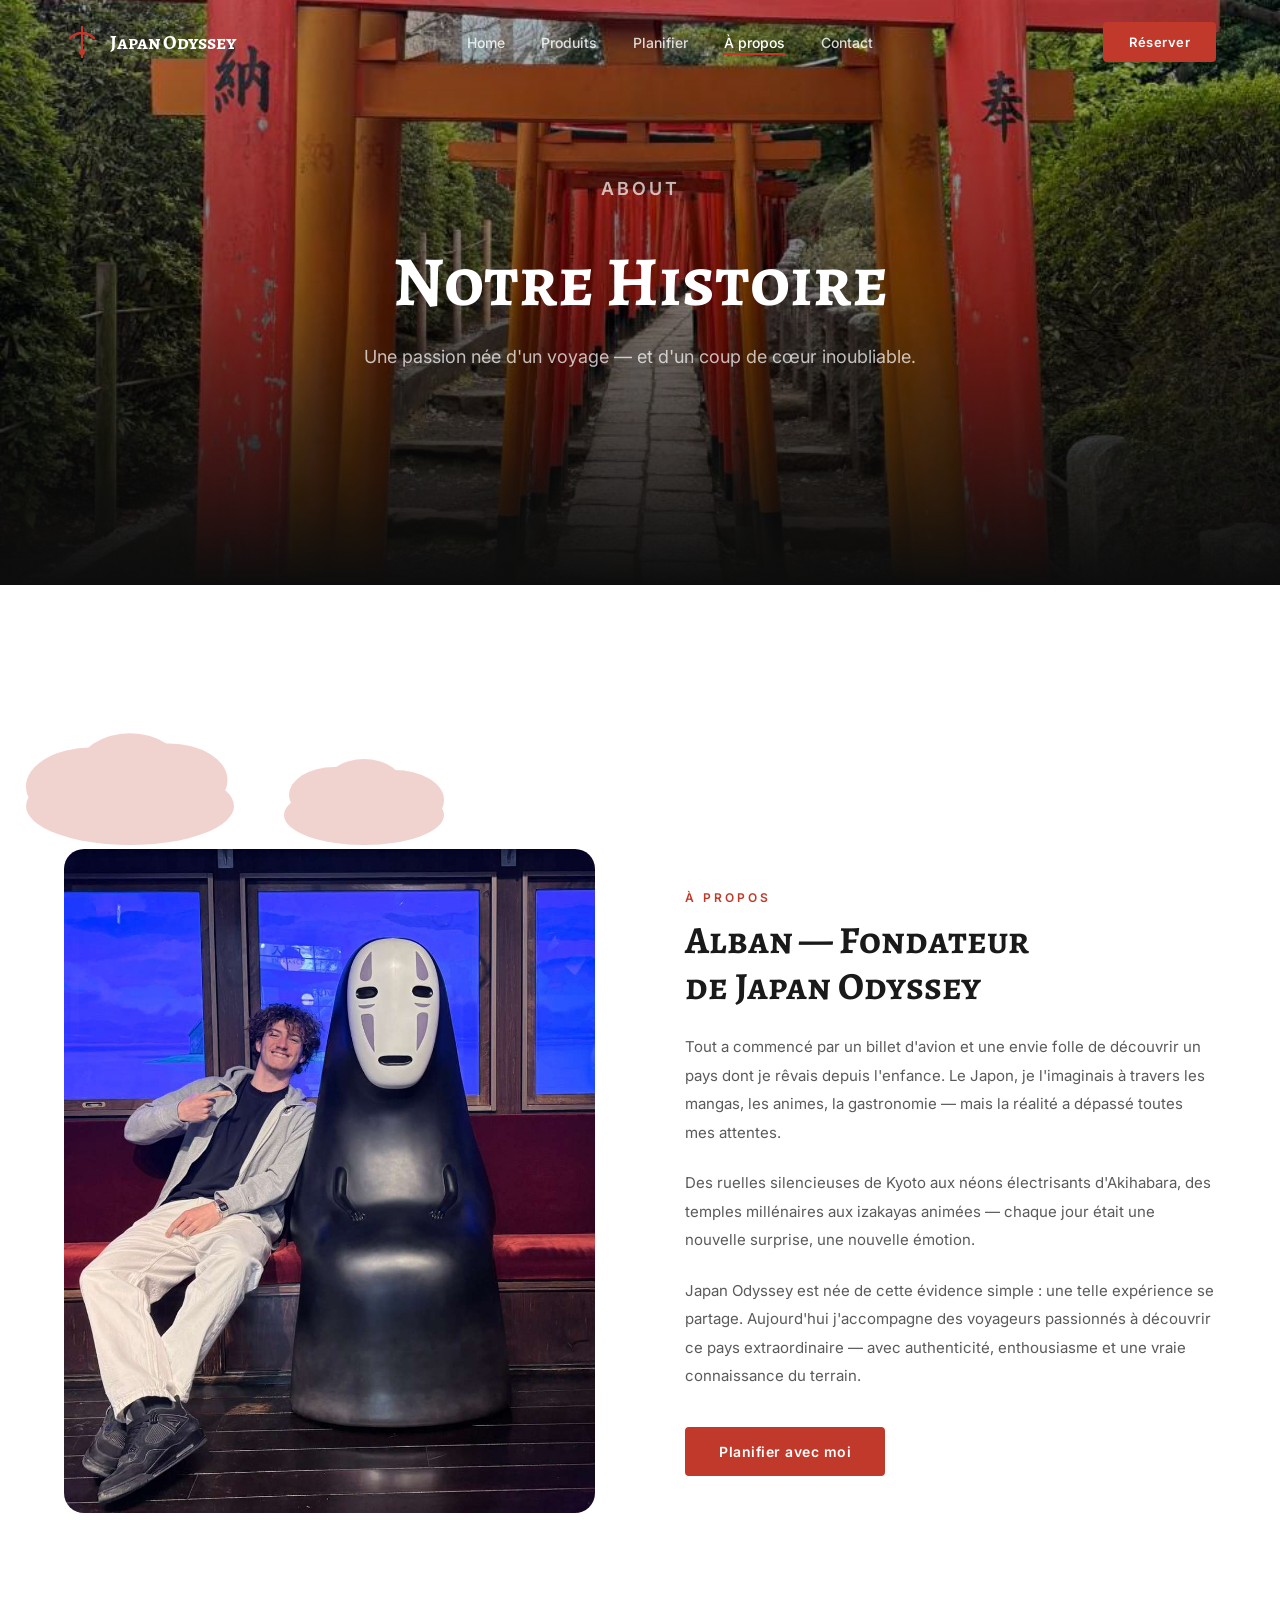
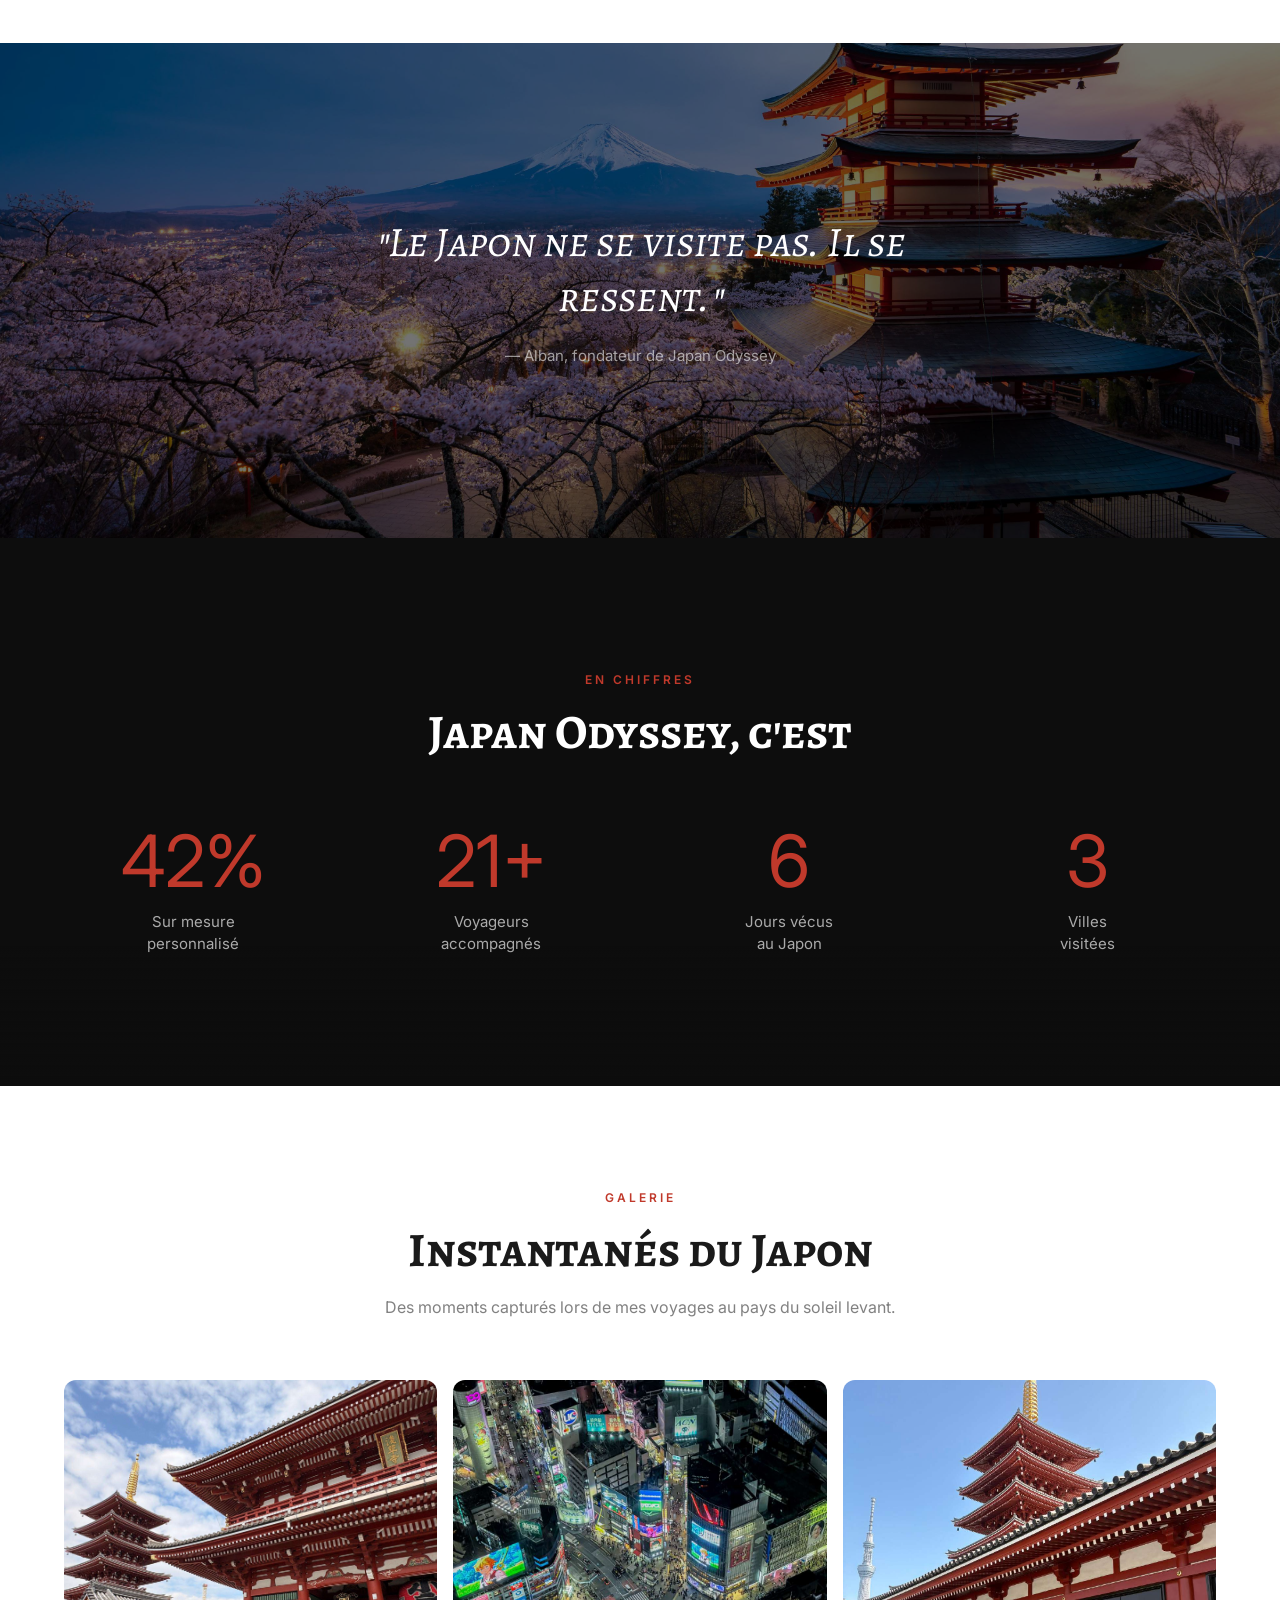
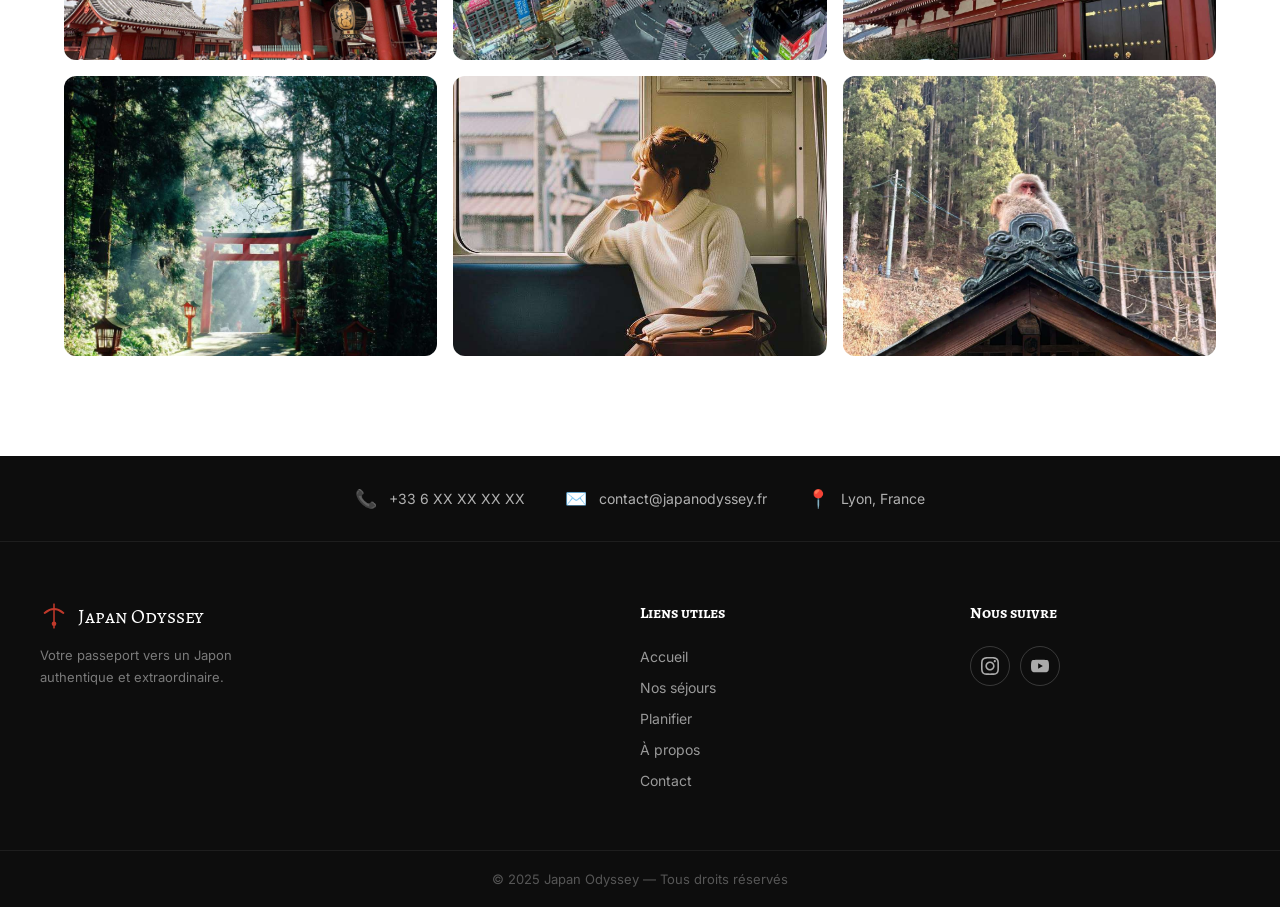
==== commit 8cb34143: "Intégrer les vraies photos du PDF Japan Odyssey - Extraction de 59 images depuis le PDF fourni - Her" ====
--- a/about.html
+++ b/about.html
@@ -9,7 +9,6 @@
 </head>
 <body>
 
-<!-- ── NAVBAR ── -->
 <nav class="navbar" id="navbar">
   <div class="container navbar-inner">
     <a class="navbar-logo" href="index.html">
@@ -37,9 +36,9 @@
   <a href="contact.html">Contact</a><a href="contact.html" class="btn btn-red">Réserver</a>
 </div>
 
-<!-- ── HERO ── -->
+<!-- HERO -->
 <section class="hero hero-small">
-  <div class="hero-bg" style="background-image:url('https://images.unsplash.com/photo-1478436127897-769e1b3f0f36?w=1920&auto=format&fit=crop')"></div>
+  <div class="hero-bg" style="background-image:url('images/page1_img18.jpeg')"></div>
   <div class="hero-overlay"></div>
   <div class="container">
     <div class="hero-content fade-up">
@@ -50,16 +49,15 @@
   </div>
 </section>
 
-<!-- ── MON HISTOIRE ── -->
+<!-- MON HISTOIRE -->
 <section class="histoire-about">
-  <!-- Red cloud decorations -->
-  <svg class="cloud-deco" style="top:60px;right:-40px;width:280px;" viewBox="0 0 200 100" fill="none">
+  <svg class="cloud-deco" style="top:40px;right:-40px;width:260px;opacity:0.22;" viewBox="0 0 200 100" fill="none">
     <ellipse cx="100" cy="70" rx="80" ry="30" fill="#C0392B"/>
     <ellipse cx="70" cy="55" rx="50" ry="30" fill="#C0392B"/>
     <ellipse cx="130" cy="50" rx="45" ry="28" fill="#C0392B"/>
     <ellipse cx="100" cy="42" rx="40" ry="28" fill="#C0392B"/>
   </svg>
-  <svg class="cloud-deco" style="bottom:80px;left:-60px;width:220px;transform:scaleX(-1);" viewBox="0 0 200 100" fill="none">
+  <svg class="cloud-deco" style="bottom:60px;left:-50px;width:200px;transform:scaleX(-1);opacity:0.22;" viewBox="0 0 200 100" fill="none">
     <ellipse cx="100" cy="70" rx="80" ry="30" fill="#C0392B"/>
     <ellipse cx="70" cy="55" rx="50" ry="30" fill="#C0392B"/>
     <ellipse cx="130" cy="50" rx="45" ry="28" fill="#C0392B"/>
@@ -70,16 +68,16 @@
     <div class="histoire-grid">
 
       <div class="fade-up">
-        <img src="https://images.unsplash.com/photo-1528360983277-13d401cdc186?w=700&auto=format&fit=crop" alt="Japan" style="border-radius:20px;width:100%;aspect-ratio:4/5;object-fit:cover;" loading="lazy"/>
+        <img src="images/page1_img43.jpeg" alt="Alban, fondateur Japan Odyssey" style="border-radius:20px;width:100%;aspect-ratio:4/5;object-fit:cover;object-position:top;" loading="lazy"/>
       </div>
 
       <div class="fade-up delay-2">
         <span class="section-label">À propos</span>
         <h2 style="font-size:clamp(28px,3vw,42px);color:var(--black);margin-bottom:24px;line-height:1.2;">Alban — Fondateur<br>de Japan Odyssey</h2>
-        <p style="font-size:15px;line-height:1.9;color:rgba(26,26,26,0.72);margin-bottom:24px;">
+        <p style="font-size:15px;line-height:1.9;color:rgba(26,26,26,0.72);margin-bottom:22px;">
           Tout a commencé par un billet d'avion et une envie folle de découvrir un pays dont je rêvais depuis l'enfance. Le Japon, je l'imaginais à travers les mangas, les animes, la gastronomie — mais la réalité a dépassé toutes mes attentes.
         </p>
-        <p style="font-size:15px;line-height:1.9;color:rgba(26,26,26,0.72);margin-bottom:24px;">
+        <p style="font-size:15px;line-height:1.9;color:rgba(26,26,26,0.72);margin-bottom:22px;">
           Des ruelles silencieuses de Kyoto aux néons électrisants d'Akihabara, des temples millénaires aux izakayas animées — chaque jour était une nouvelle surprise, une nouvelle émotion.
         </p>
         <p style="font-size:15px;line-height:1.9;color:rgba(26,26,26,0.72);margin-bottom:36px;">
@@ -92,9 +90,9 @@
   </div>
 </section>
 
-<!-- ── CITATION ── -->
+<!-- CITATION -->
 <section class="citation-section">
-  <div class="citation-bg" style="background-image:url('https://images.unsplash.com/photo-1493976040374-85c8e12f0c0e?w=1920&auto=format&fit=crop')"></div>
+  <div class="citation-bg" style="background-image:url('images/page1_img22.jpeg')"></div>
   <div class="citation-overlay"></div>
   <div class="citation-content fade-in">
     <blockquote>"Le Japon ne se visite pas. Il se ressent."</blockquote>
@@ -102,7 +100,7 @@
   </div>
 </section>
 
-<!-- ── CHIFFRES CLÉS ── -->
+<!-- CHIFFRES CLÉS -->
 <section class="stats-section">
   <div class="container">
     <div style="text-align:center;margin-bottom:60px;" class="fade-up">
@@ -130,7 +128,7 @@
   </div>
 </section>
 
-<!-- ── GALERIE ── -->
+<!-- GALERIE -->
 <section class="galerie-section">
   <div class="container">
     <div style="text-align:center;margin-bottom:60px;" class="fade-up">
@@ -140,36 +138,34 @@
     </div>
     <div class="galerie-grid">
       <div class="galerie-item fade-up delay-1">
-        <img src="https://images.unsplash.com/photo-1540959733332-eab4deabeeaf?w=600&auto=format&fit=crop" alt="Tokyo" loading="lazy"/>
+        <img src="images/page1_img14.jpeg" alt="Senso-ji Tokyo" loading="lazy"/>
       </div>
       <div class="galerie-item fade-up delay-2">
-        <img src="https://images.unsplash.com/photo-1478436127897-769e1b3f0f36?w=600&auto=format&fit=crop" alt="Temple" loading="lazy"/>
+        <img src="images/page1_img15.jpeg" alt="Shibuya" loading="lazy"/>
       </div>
       <div class="galerie-item fade-up delay-3">
-        <img src="https://images.unsplash.com/photo-1580060839134-75a5edca2e99?w=600&auto=format&fit=crop" alt="Érables" loading="lazy"/>
+        <img src="images/page1_img17.jpeg" alt="Pagode Tokyo" loading="lazy"/>
       </div>
       <div class="galerie-item fade-up delay-1">
-        <img src="https://images.unsplash.com/photo-1490806843957-31f4c9a91c65?w=600&auto=format&fit=crop" alt="Mont Fuji" loading="lazy"/>
+        <img src="images/page1_img29.jpeg" alt="Torii forêt" loading="lazy"/>
       </div>
       <div class="galerie-item fade-up delay-2">
-        <img src="https://images.unsplash.com/photo-1569050467447-ce54b3bbc37d?w=600&auto=format&fit=crop" alt="Street food" loading="lazy"/>
+        <img src="images/page1_img40.jpeg" alt="Train japonais" loading="lazy"/>
       </div>
       <div class="galerie-item fade-up delay-3">
-        <img src="https://images.unsplash.com/photo-1528360983277-13d401cdc186?w=600&auto=format&fit=crop" alt="Kyoto" loading="lazy"/>
+        <img src="images/page1_img8.jpeg" alt="Singe temple" loading="lazy"/>
       </div>
     </div>
   </div>
 </section>
 
-<!-- ── FOOTER ── -->
+<!-- FOOTER -->
 <footer class="footer">
-  <div class="footer-top">
-    <div class="container footer-top-inner">
-      <div class="footer-info-item"><span class="fi-icon">📞</span><span>+33 6 XX XX XX XX</span></div>
-      <div class="footer-info-item"><span class="fi-icon">✉️</span><span>contact@japanodyssey.fr</span></div>
-      <div class="footer-info-item"><span class="fi-icon">📍</span><span>Lyon, France</span></div>
-    </div>
-  </div>
+  <div class="footer-top"><div class="container footer-top-inner">
+    <div class="footer-info-item"><span class="fi-icon">📞</span><span>+33 6 XX XX XX XX</span></div>
+    <div class="footer-info-item"><span class="fi-icon">✉️</span><span>contact@japanodyssey.fr</span></div>
+    <div class="footer-info-item"><span class="fi-icon">📍</span><span>Lyon, France</span></div>
+  </div></div>
   <div class="container footer-main">
     <div class="footer-col">
       <div class="footer-logo-wrap">
@@ -181,10 +177,8 @@
     <div class="footer-col">
       <h4>Liens utiles</h4>
       <ul class="footer-links">
-        <li><a href="index.html">Accueil</a></li>
-        <li><a href="produits.html">Nos séjours</a></li>
-        <li><a href="planifier.html">Planifier</a></li>
-        <li><a href="about.html">À propos</a></li>
+        <li><a href="index.html">Accueil</a></li><li><a href="produits.html">Nos séjours</a></li>
+        <li><a href="planifier.html">Planifier</a></li><li><a href="about.html">À propos</a></li>
         <li><a href="contact.html">Contact</a></li>
       </ul>
     </div>
--- a/css/style.css
+++ b/css/style.css
@@ -345,6 +345,13 @@
 .avis-text { font-size: 15px; color: rgba(255,255,255,0.82); line-height: 1.75; margin-bottom: 30px; position: relative; z-index: 1; }
 .avis-author { display: flex; align-items: center; gap: 14px; }
 .avis-avatar { width: 48px; height: 48px; border-radius: 50%; object-fit: cover; border: 2px solid var(--red); }
+.avis-avatar-placeholder {
+  width: 48px; height: 48px; border-radius: 50%;
+  background: var(--red); border: 2px solid var(--red);
+  display: flex; align-items: center; justify-content: center;
+  color: var(--white); font-weight: 700; font-size: 18px;
+  flex-shrink: 0;
+}
 .avis-name { font-weight: 600; color: var(--white); font-size: 14px; }
 .avis-sub { font-size: 12px; color: rgba(255,255,255,0.45); }
 .avis-arrows { display: flex; gap: 12px; margin-top: 40px; justify-content: center; }
@@ -359,12 +366,14 @@
 .guide-btns { display: flex; gap: 16px; flex-wrap: wrap; }
 .guide-right { display: flex; align-items: center; justify-content: center; }
 .book-mockup {
-  width: 220px; height: 300px;
-  transform: rotate(-8deg);
-  filter: drop-shadow(-16px 20px 40px rgba(192,57,43,0.45));
-  transition: var(--transition);
-}
-.book-mockup:hover { transform: rotate(-4deg) translateY(-8px); }
+  width: 280px; height: 360px;
+  transform: rotate(-6deg);
+  filter: drop-shadow(-20px 24px 48px rgba(192,57,43,0.5));
+  transition: var(--transition);
+  border-radius: 4px 12px 12px 4px;
+  overflow: hidden;
+}
+.book-mockup:hover { transform: rotate(-2deg) translateY(-10px); }
 .book-cover {
   width: 100%; height: 100%;
   background: linear-gradient(135deg, #1a0a08 0%, #3d0f0f 45%, #c0392b 100%);
